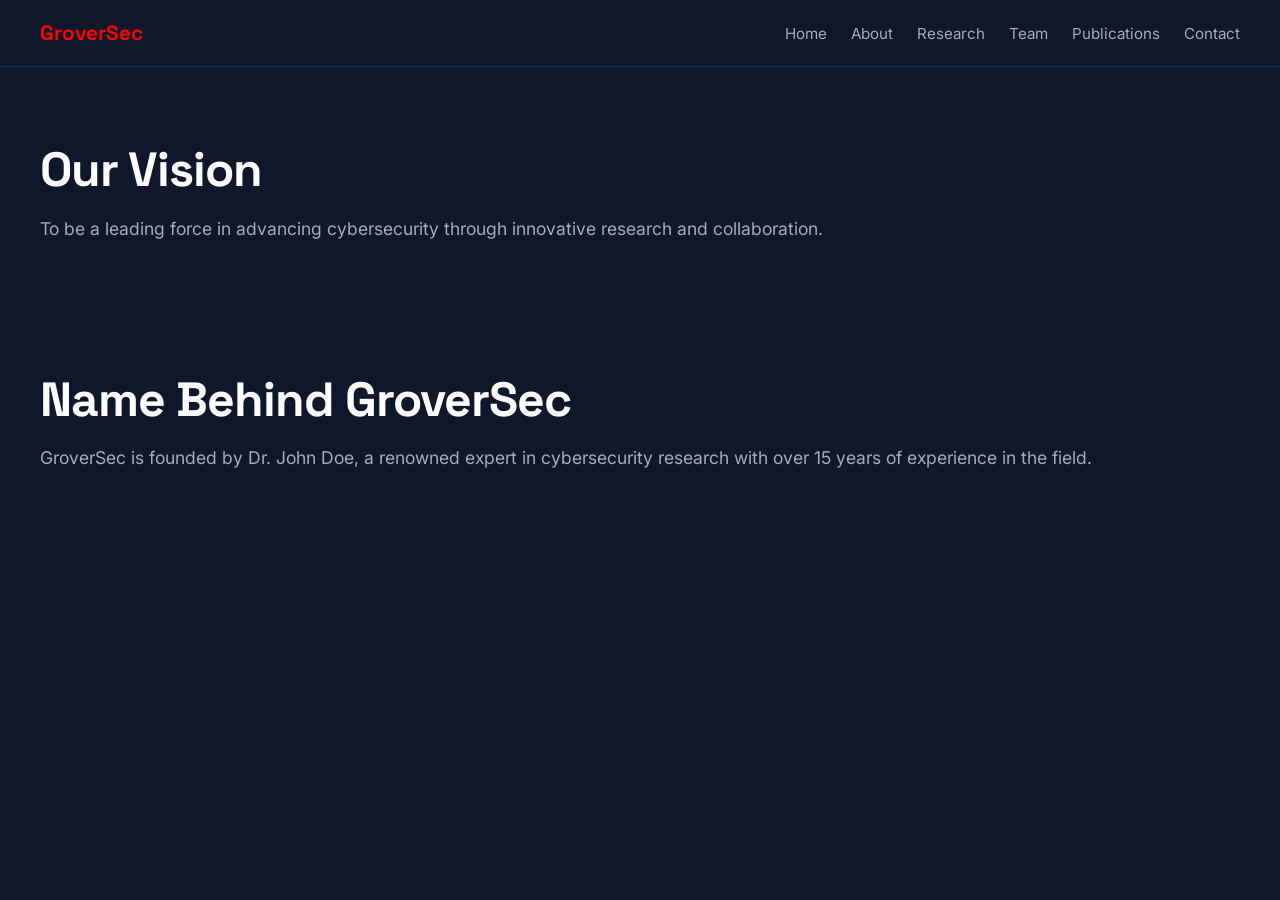
==== about.html @ f8d19578 "Move UTS files to root directory" ====
<!DOCTYPE html>
<html lang="en">
    <head>
        <meta charset="UTF-8">
        <meta name="viewport" content="width=device-width, initial-scale=1.0">
        <title>GroverSec</title>

        <link rel="preconnect" href="https://fonts.googleapis.com">
        <link rel="preconnect" href="https://fonts.gstatic.com" crossorigin>
        <link href="https://fonts.googleapis.com/css2?family=Inter:wght@300;400;600&family=Space+Grotesk:wght@500;700&display=swap" rel="stylesheet">
        
        <style>
            body {
                background-color: #0F172A;
                color: #FFFFFF;
                font-family: 'Inter', sans-serif;
                margin: 0;
                padding: 0;
            }

            nav {
                display: flex;
                justify-content: space-between;
                align-items: center;
                padding: 20px 40px;
                border-bottom: 1px solid #0A3A5C;
            }

            nav .logo {
                font-family: 'Space Grotesk', sans-serif;
                font-weight: 700;
                font-size: 1.3rem;
            }

            nav ul {
                list-style: none;
                display: flex;
                gap: 24px;
                margin: 0;
                padding: 0;
            }

            nav ul li a {
                color: #A0AEC0;
                text-decoration: none;
                font-size: 0.95rem;
            }

            nav ul li a:hover {
                color: #FFFFFF;
            }

            main {
                padding: 40px;
            }

            h1 {
                font-family: 'Space Grotesk', sans-serif;
                font-size: 3rem;
                letter-spacing: -1px;
                margin-bottom: 10px;
            }

            p {
                font-size: 1.1rem;
                color: #A0AEC0;
            }

            .cta-button {
                display: inline-block;
                margin-top: 20px;
                padding: 12px 28px;
                background-color: #FFFFFF;
                color: #031E36;
                text-decoration: none;
                font-weight: 600;
                border-radius: 4px;
            }

            .button {
                background-color: #2563EB;
                border: none;
                color: white;
                padding: 15px 32px;
                text-align: center;
                text-decoration: none;
                display: inline-block;
                font-size: 16px;
                cursor: pointer;
                border-radius: 10px;
                border: 1px solid #2563EB;
                margin-right: 16px;
                font-weight: bold;
            }

            .team-button {
                background-color: white;
                border: none;
                color: #031E36;
                padding: 15px 32px;
                text-align: center;
                text-decoration: none;
                display: inline-block;
                font-size: 16px;
                cursor: pointer;
                border-radius: 10px;
                border: 1px solid #2563EB;
                border-width: 3px;
                font-weight: bold;
            }

            .card:hover {
                box-shadow: 0 8px 16px 0 rgba(0,0,0,0.2);
            }
            
            .container {
                padding: 2px 16px;
            }

            .card {
                box-shadow: 0 4px 8px 0 rgba(0, 0, 0, 0.2);
                padding: 16px;
                text-align: center;
                background-color: #f1f1f1;
                background-color: #1E293B; 
                border: 1px solid #334155;    
                border-radius: 12px;    
            }

            .column {
                float: left;
                width: 25%;
                padding: 0 10px;
            }
            
            .row {margin: 0 -5px;}

            .row:after {
                content: "";
                display: table;
                clear: both;
            }

            @media screen and (max-width: 600px) {
                .column {
                    width: 100%;
                    display: block;
                    margin-bottom: 20px;
                }
            }

        </style>
        
    </head>
    
    <body>
        <table width="100%" cellpadding="0" cellspacing="0">
            <tr><td>
                <nav>
                        <div style = "color: red;" class="logo">GroverSec</div>
                        <ul>
                            <li><a href="index.html">Home</a></li>
                            <li><a href="about.html">About</a></li>
                            <li><a href="research.html">Research</a></li>
                            <li><a href="team.html">Team</a></li>
                            <li><a href="publications.html">Publications</a></li>
                            <li><a href="contact.html">Contact</a></li>
                        </ul>
                    </nav>

            </td></tr>
        
            <tr><td>
                <main>
                    <h1>Our Vision</h1>
                    <p>To be a leading force in advancing cybersecurity through innovative research and collaboration.</p>
                </main>
            </td></tr>
            
            <tr><td>
                <main>
                    <h1>Name Behind GroverSec</h1>
                    <p>GroverSec is founded by Dr. John Doe, a renowned expert in cybersecurity research with over 15 years of experience in the field.</p>
                </main>
            </td></tr>
            
            <tr><td>

            </td></tr>
        
        </table>

</html>
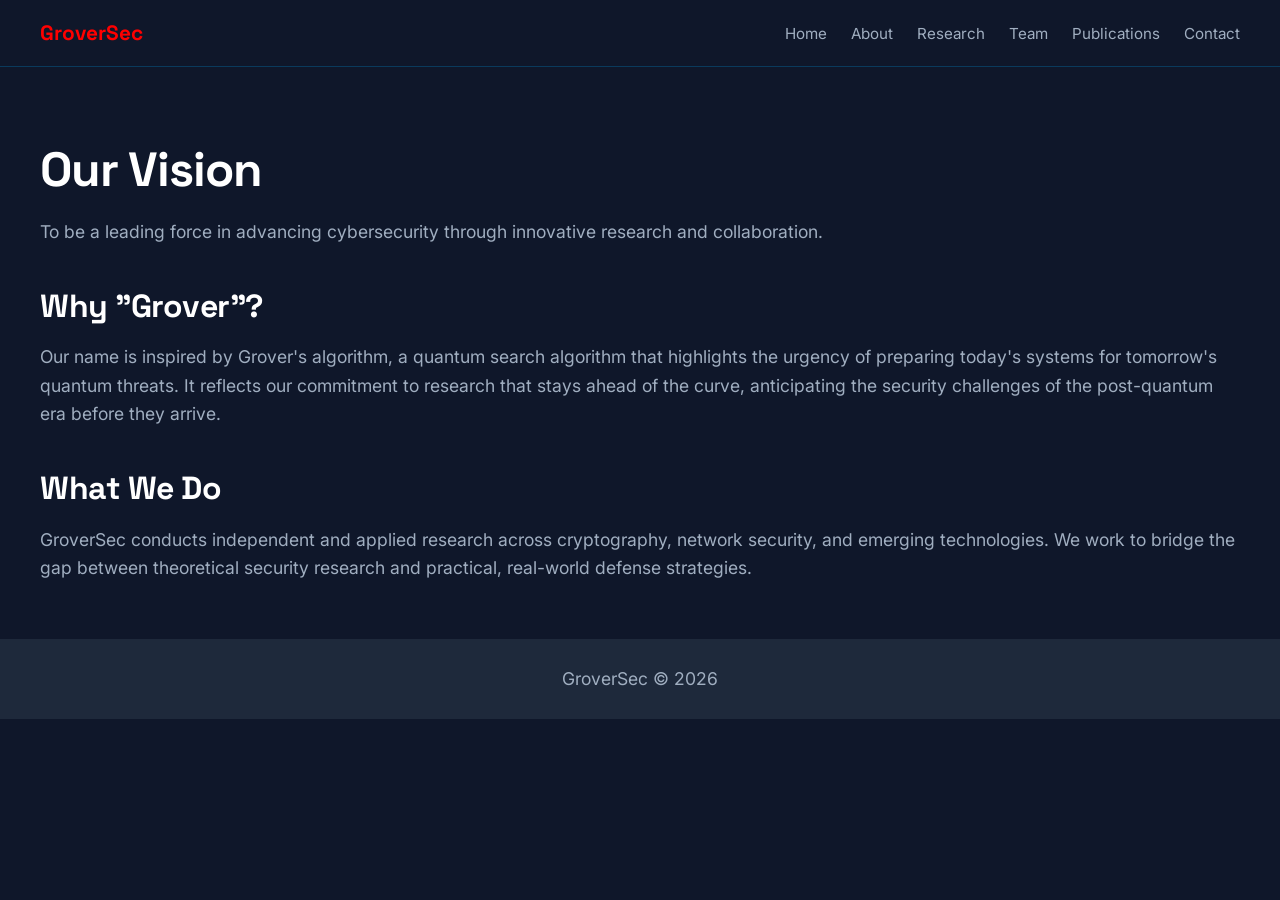
==== commit 4e0cafce: "nambah file lain" ====
--- a/about.html
+++ b/about.html
@@ -3,12 +3,12 @@
     <head>
         <meta charset="UTF-8">
         <meta name="viewport" content="width=device-width, initial-scale=1.0">
-        <title>GroverSec</title>
+        <title>About - GroverSec</title>
 
         <link rel="preconnect" href="https://fonts.googleapis.com">
         <link rel="preconnect" href="https://fonts.gstatic.com" crossorigin>
         <link href="https://fonts.googleapis.com/css2?family=Inter:wght@300;400;600&family=Space+Grotesk:wght@500;700&display=swap" rel="stylesheet">
-        
+
         <style>
             body {
                 background-color: #0F172A;
@@ -61,133 +61,65 @@
                 margin-bottom: 10px;
             }
 
+            h2 {
+                font-family: 'Space Grotesk', sans-serif;
+                font-size: 2rem;
+                letter-spacing: -0.5px;
+                margin-top: 40px;
+                margin-bottom: 10px;
+            }
+
             p {
                 font-size: 1.1rem;
                 color: #A0AEC0;
+                line-height: 1.6;
             }
 
-            .cta-button {
-                display: inline-block;
-                margin-top: 20px;
-                padding: 12px 28px;
-                background-color: #FFFFFF;
-                color: #031E36;
-                text-decoration: none;
-                font-weight: 600;
-                border-radius: 4px;
+            footer {
+                text-align: center;
+                padding: 8px;
+                background-color: #1E293B;
+                color: #A0AEC0;
             }
+        </style>
 
-            .button {
-                background-color: #2563EB;
-                border: none;
-                color: white;
-                padding: 15px 32px;
-                text-align: center;
-                text-decoration: none;
-                display: inline-block;
-                font-size: 16px;
-                cursor: pointer;
-                border-radius: 10px;
-                border: 1px solid #2563EB;
-                margin-right: 16px;
-                font-weight: bold;
-            }
+    </head>
 
-            .team-button {
-                background-color: white;
-                border: none;
-                color: #031E36;
-                padding: 15px 32px;
-                text-align: center;
-                text-decoration: none;
-                display: inline-block;
-                font-size: 16px;
-                cursor: pointer;
-                border-radius: 10px;
-                border: 1px solid #2563EB;
-                border-width: 3px;
-                font-weight: bold;
-            }
-
-            .card:hover {
-                box-shadow: 0 8px 16px 0 rgba(0,0,0,0.2);
-            }
-            
-            .container {
-                padding: 2px 16px;
-            }
-
-            .card {
-                box-shadow: 0 4px 8px 0 rgba(0, 0, 0, 0.2);
-                padding: 16px;
-                text-align: center;
-                background-color: #f1f1f1;
-                background-color: #1E293B; 
-                border: 1px solid #334155;    
-                border-radius: 12px;    
-            }
-
-            .column {
-                float: left;
-                width: 25%;
-                padding: 0 10px;
-            }
-            
-            .row {margin: 0 -5px;}
-
-            .row:after {
-                content: "";
-                display: table;
-                clear: both;
-            }
-
-            @media screen and (max-width: 600px) {
-                .column {
-                    width: 100%;
-                    display: block;
-                    margin-bottom: 20px;
-                }
-            }
-
-        </style>
-        
-    </head>
-    
     <body>
         <table width="100%" cellpadding="0" cellspacing="0">
             <tr><td>
                 <nav>
-                        <div style = "color: red;" class="logo">GroverSec</div>
-                        <ul>
-                            <li><a href="index.html">Home</a></li>
-                            <li><a href="about.html">About</a></li>
-                            <li><a href="research.html">Research</a></li>
-                            <li><a href="team.html">Team</a></li>
-                            <li><a href="publications.html">Publications</a></li>
-                            <li><a href="contact.html">Contact</a></li>
-                        </ul>
-                    </nav>
+                    <div style = "color: red;" class="logo">GroverSec</div>
+                    <ul>
+                        <li><a href="index.html">Home</a></li>
+                        <li><a href="about.html">About</a></li>
+                        <li><a href="research.html">Research</a></li>
+                        <li><a href="team.html">Team</a></li>
+                        <li><a href="publications.html">Publications</a></li>
+                        <li><a href="contact.html">Contact</a></li>
+                    </ul>
+                </nav>
+            </td></tr>
 
-            </td></tr>
-        
             <tr><td>
                 <main>
                     <h1>Our Vision</h1>
                     <p>To be a leading force in advancing cybersecurity through innovative research and collaboration.</p>
+
+                    <h2>Why "Grover"?</h2>
+                    <p>Our name is inspired by Grover's algorithm, a quantum search algorithm that highlights the urgency of preparing today's systems for tomorrow's quantum threats. It reflects our commitment to research that stays ahead of the curve, anticipating the security challenges of the post-quantum era before they arrive.</p>
+
+                    <h2>What We Do</h2>
+                    <p>GroverSec conducts independent and applied research across cryptography, network security, and emerging technologies. We work to bridge the gap between theoretical security research and practical, real-world defense strategies.</p>
                 </main>
             </td></tr>
-            
+
             <tr><td>
-                <main>
-                    <h1>Name Behind GroverSec</h1>
-                    <p>GroverSec is founded by Dr. John Doe, a renowned expert in cybersecurity research with over 15 years of experience in the field.</p>
-                </main>
+                <footer>
+                    <p>GroverSec &copy; 2026</p>
+                </footer>
             </td></tr>
-            
-            <tr><td>
-
-            </td></tr>
-        
         </table>
+    </body>
 
 </html>
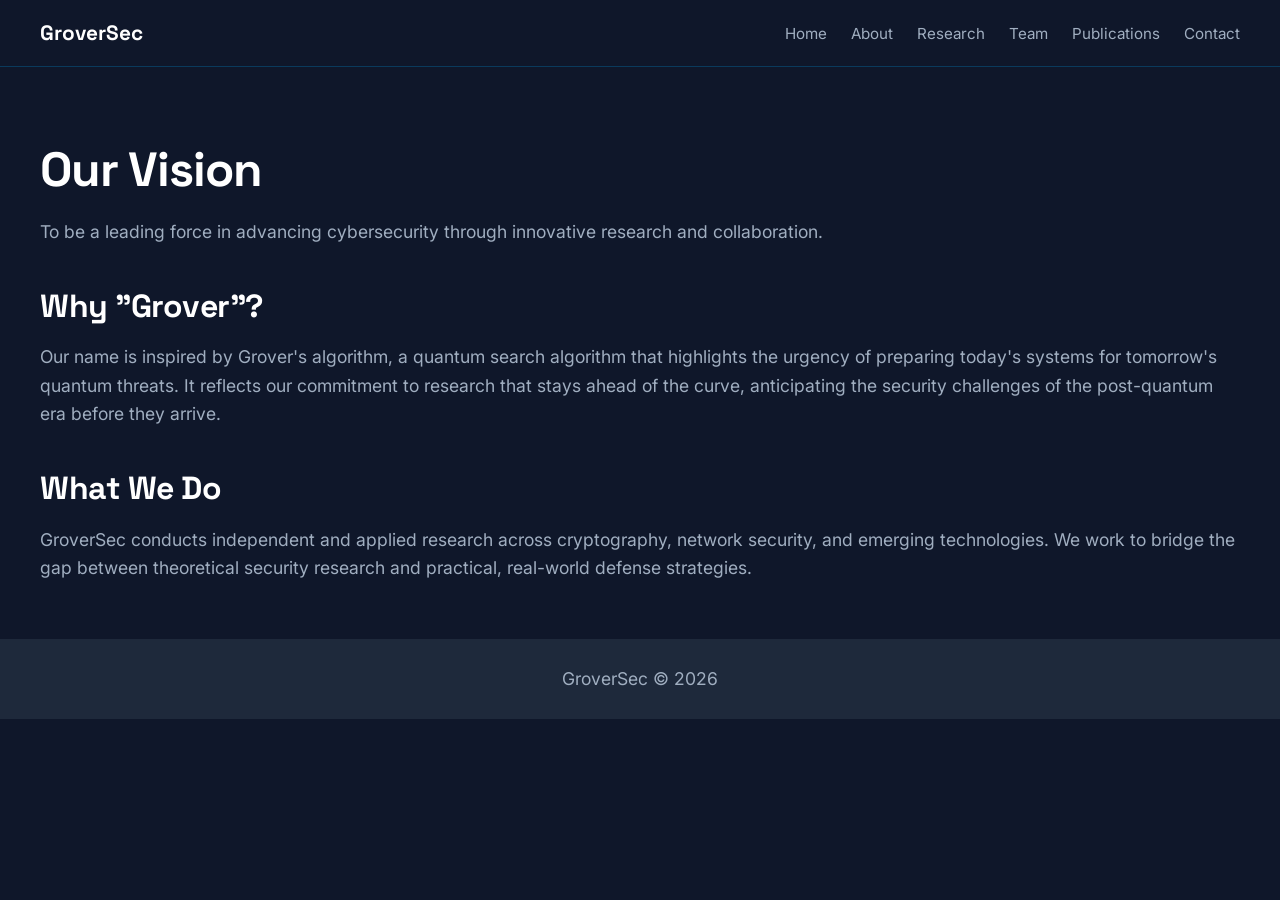
==== commit e9a9178a: "perbaiki index" ====
--- a/about.html
+++ b/about.html
@@ -89,7 +89,7 @@
         <table width="100%" cellpadding="0" cellspacing="0">
             <tr><td>
                 <nav>
-                    <div style = "color: red;" class="logo">GroverSec</div>
+                    <div class="logo">GroverSec</div>
                     <ul>
                         <li><a href="index.html">Home</a></li>
                         <li><a href="about.html">About</a></li>
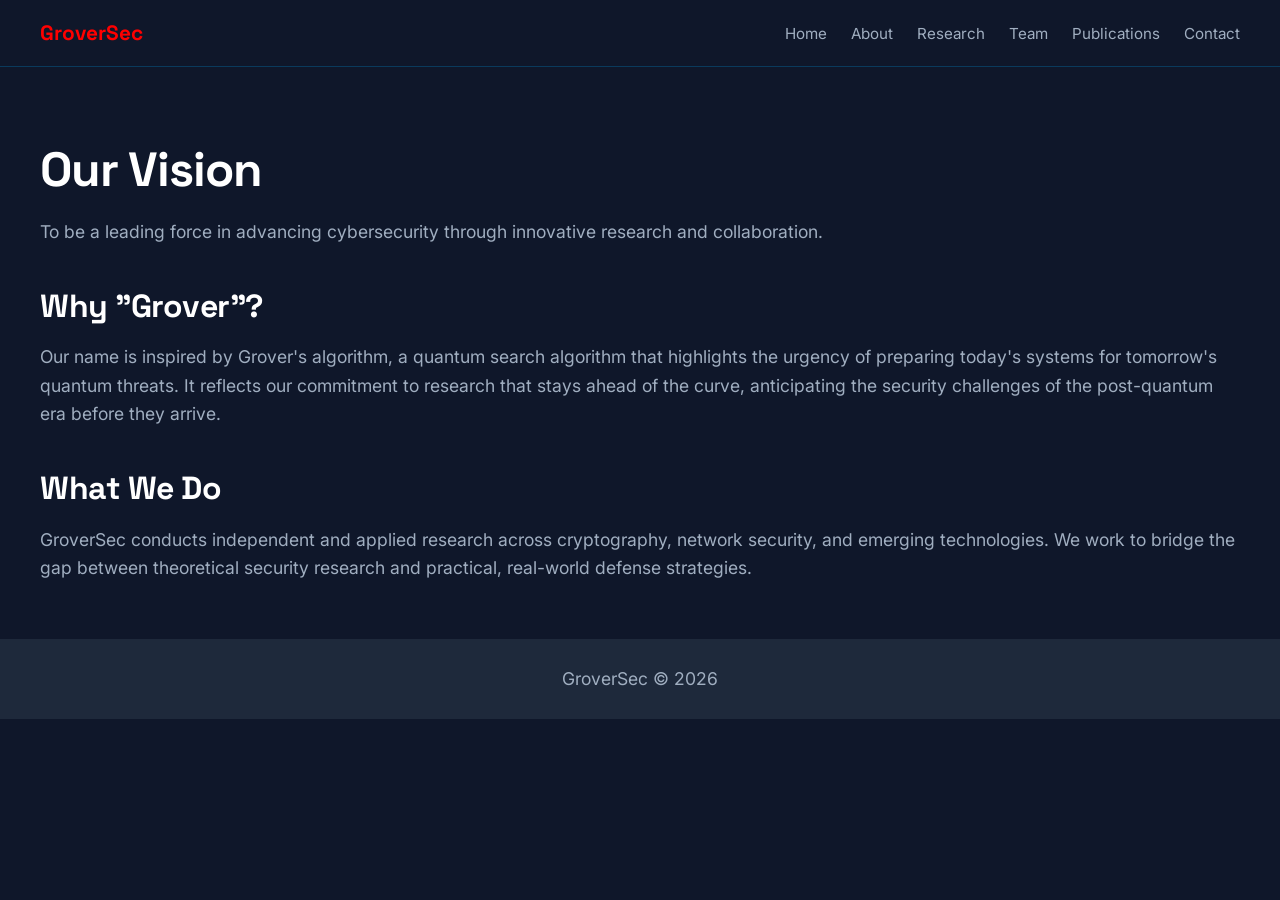
==== commit 3149f26d: "update smth" ====
--- a/about.html
+++ b/about.html
@@ -89,7 +89,7 @@
         <table width="100%" cellpadding="0" cellspacing="0">
             <tr><td>
                 <nav>
-                    <div class="logo">GroverSec</div>
+                    <div style="color: red;" class="logo">GroverSec</div>
                     <ul>
                         <li><a href="index.html">Home</a></li>
                         <li><a href="about.html">About</a></li>
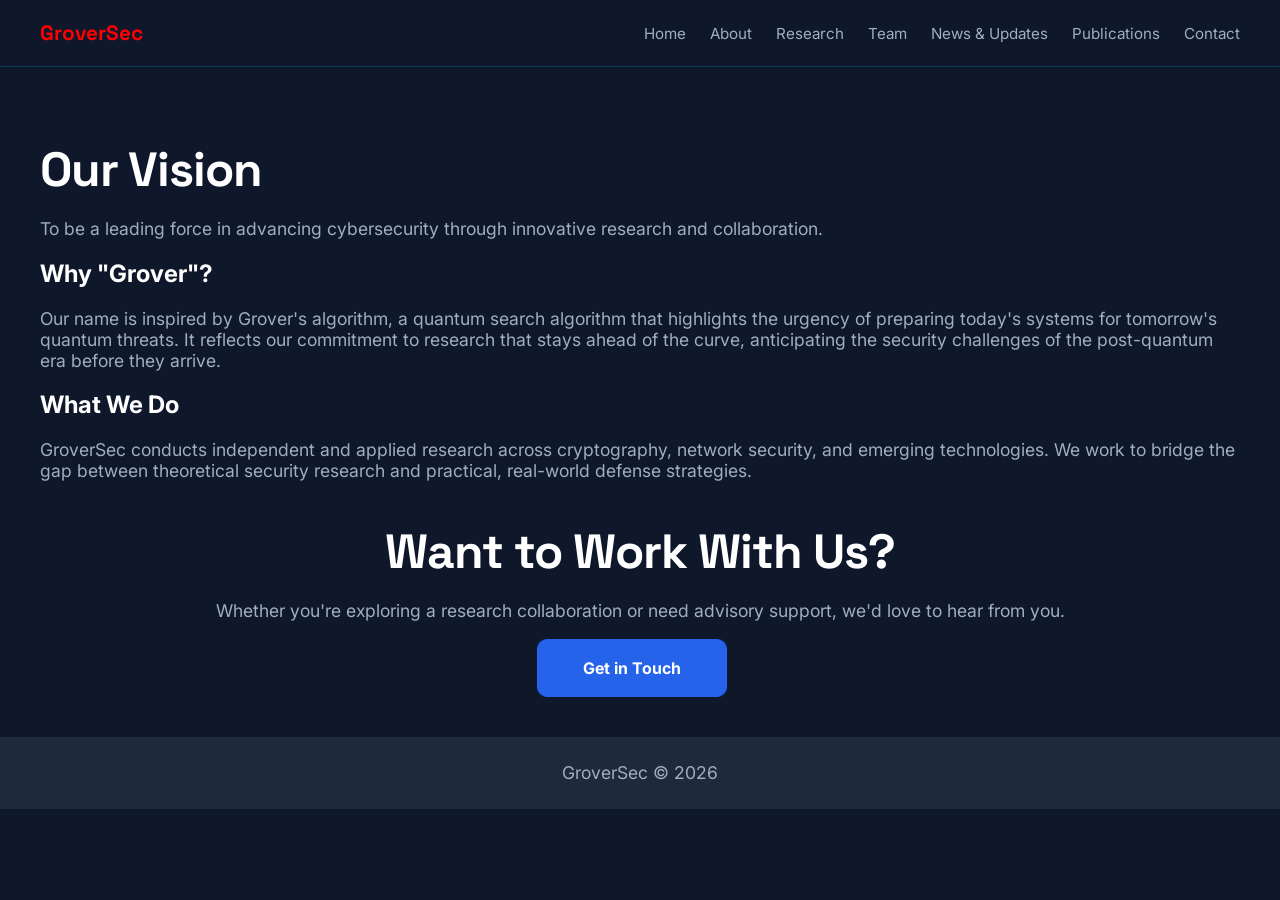
==== commit b0e06554: "edit" ====
--- a/about.html
+++ b/about.html
@@ -61,26 +61,145 @@
                 margin-bottom: 10px;
             }
 
-            h2 {
-                font-family: 'Space Grotesk', sans-serif;
-                font-size: 2rem;
-                letter-spacing: -0.5px;
-                margin-top: 40px;
-                margin-bottom: 10px;
-            }
-
             p {
                 font-size: 1.1rem;
                 color: #A0AEC0;
-                line-height: 1.6;
+            }
+
+            .cta-button {
+                display: inline-block;
+                margin-top: 20px;
+                padding: 12px 28px;
+                background-color: #FFFFFF;
+                color: #031E36;
+                text-decoration: none;
+                font-weight: 600;
+                border-radius: 10px;
+            }
+
+            .ctc-button {
+                display: inline-block;
+                margin-top: 20px;
+                padding: 12px 28px;
+                background-color: #2563EB;
+                color: white;
+                text-decoration: none;
+                font-weight: 600;
+                border-radius: 10px;
+            }
+
+            .button {
+                background-color: #2563EB;
+                border: none;
+                color: white;
+                padding: 15px 32px;
+                text-align: center;
+                text-decoration: none;
+                display: inline-block;
+                font-size: 16px;
+                cursor: pointer;
+                border-radius: 10px;
+                border: 1px solid #2563EB;
+                margin-right: 16px;
+                font-weight: bold;
+            }
+
+            .team-button {
+                background-color: white;
+                border: none;
+                color: #031E36;
+                padding: 15px 32px;
+                text-align: center;
+                text-decoration: none;
+                display: inline-block;
+                font-size: 16px;
+                cursor: pointer;
+                border-radius: 10px;
+                border: 1px solid #2563EB;
+                border-width: 3px;
+                font-weight: bold;
+            }
+
+            .res-button {
+                background-color: #2563EB;
+                border: none;
+                color: white;
+                padding: 18px 45px;
+                text-align: center;
+                text-decoration: none;
+                display: inline-block;
+                font-size: 16px;
+                cursor: pointer;
+                border-radius: 10px;
+                border: 1px solid #2563EB;
+                margin-right: 16px;
+                font-weight: bold;
+            }
+
+            .card:hover {
+                box-shadow: 0 8px 16px 0 rgba(0,0,0,0.2);
+            }
+            
+            .container {
+                padding: 2px 16px;
+                justify-content: center;
+            }
+
+            .card {
+                box-shadow: 0 4px 8px 0 rgba(0, 0, 0, 0.2);
+                padding: 16px;
+                text-align: center;
+                background-color: #f1f1f1;
+                background-color: #1E293B; 
+                border: 1px solid #334155;    
+                border-radius: 12px;    
+                justify-content: center;
+            }
+
+            .row {
+                display: grid;
+                grid-template-columns: repeat(auto-fit, minmax(220px, 1fr));
+                gap: 20px;
+                margin-top: 30px;
+            }
+            
+            .column {
+                width: auto;
+            }
+            
+            .row {margin: 0 -5px;}
+
+
+            @media screen and (max-width: 600px) {
+                .column {
+                    width: 100%;
+                    display: block;
+                    margin-bottom: 20px;
+                }
             }
 
             footer {
+                background-color: #f1f1f1;
                 text-align: center;
                 padding: 8px;
                 background-color: #1E293B;
                 color: #A0AEC0;
             }
+
+            .card-details {
+                position: absolute;
+                bottom: 0;
+                left: 0;
+                width: 100%;
+                height: 120px;
+                padding: 25px;
+                background: linear-gradient(to top, rgba(0, 0, 0, 0.95) 70%, rgba(0, 0, 0, 0.7));
+                color: #fff;
+                transition: height 0.4s ease-in-out; 
+                display: flex;
+                flex-direction: column;
+            }
+
         </style>
 
     </head>
@@ -95,6 +214,7 @@
                         <li><a href="about.html">About</a></li>
                         <li><a href="research.html">Research</a></li>
                         <li><a href="team.html">Team</a></li>
+                        <li><a href="news.html">News & Updates</a></li>
                         <li><a href="publications.html">Publications</a></li>
                         <li><a href="contact.html">Contact</a></li>
                     </ul>
@@ -103,7 +223,8 @@
 
             <tr><td>
                 <main>
-                    <h1>Our Vision</h1>
+                    <div>
+                        <h1>Our Vision</h1>
                     <p>To be a leading force in advancing cybersecurity through innovative research and collaboration.</p>
 
                     <h2>Why "Grover"?</h2>
@@ -111,6 +232,13 @@
 
                     <h2>What We Do</h2>
                     <p>GroverSec conducts independent and applied research across cryptography, network security, and emerging technologies. We work to bridge the gap between theoretical security research and practical, real-world defense strategies.</p>
+                    </div>
+                    
+                    <div style="margin-top: 40px; text-align: center;">
+                            <h1>Want to Work With Us?</h1>
+                        <p>Whether you're exploring a research collaboration or need advisory support, we'd love to hear from you.</p>
+                        <a href="contact.html" class="res-button">Get in Touch</a>
+                    </div>
                 </main>
             </td></tr>
 
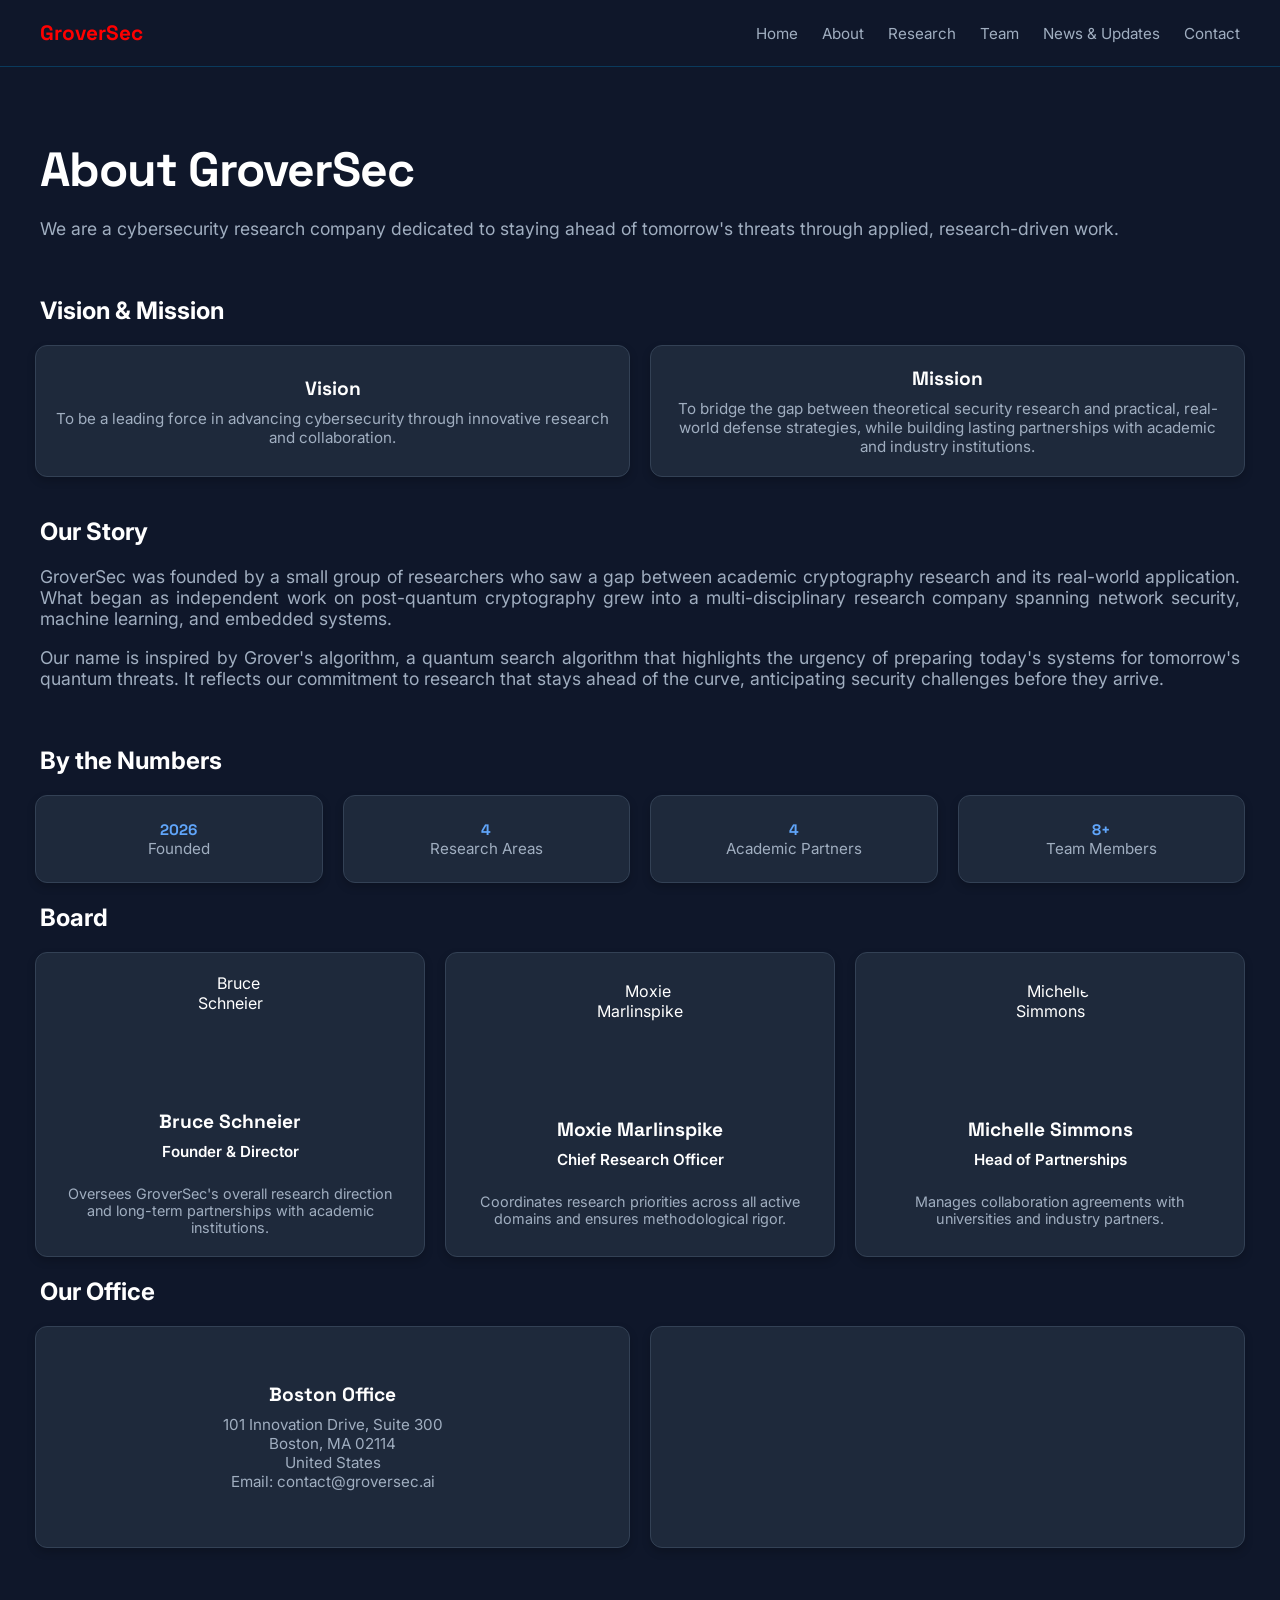
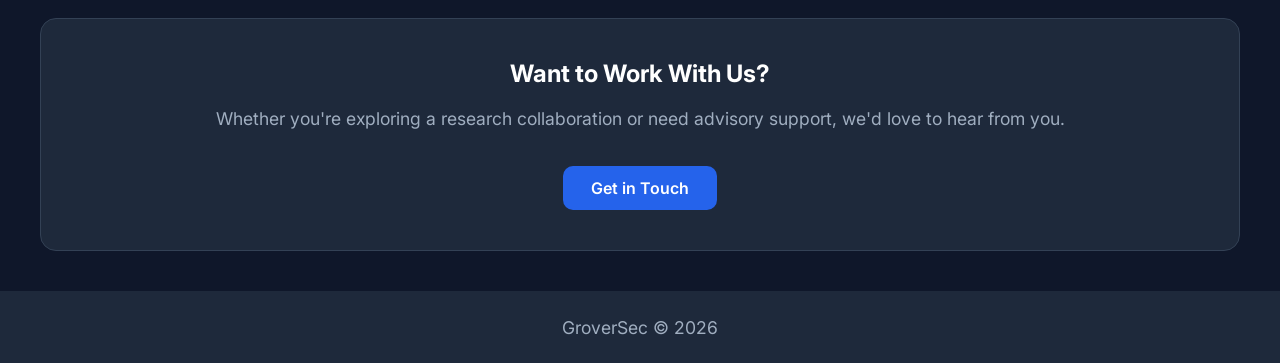
==== commit a3b67d01: "fixxxxx" ====
--- a/about.html
+++ b/about.html
@@ -8,199 +8,7 @@
         <link rel="preconnect" href="https://fonts.googleapis.com">
         <link rel="preconnect" href="https://fonts.gstatic.com" crossorigin>
         <link href="https://fonts.googleapis.com/css2?family=Inter:wght@300;400;600&family=Space+Grotesk:wght@500;700&display=swap" rel="stylesheet">
-
-        <style>
-            body {
-                background-color: #0F172A;
-                color: #FFFFFF;
-                font-family: 'Inter', sans-serif;
-                margin: 0;
-                padding: 0;
-            }
-
-            nav {
-                display: flex;
-                justify-content: space-between;
-                align-items: center;
-                padding: 20px 40px;
-                border-bottom: 1px solid #0A3A5C;
-            }
-
-            nav .logo {
-                font-family: 'Space Grotesk', sans-serif;
-                font-weight: 700;
-                font-size: 1.3rem;
-            }
-
-            nav ul {
-                list-style: none;
-                display: flex;
-                gap: 24px;
-                margin: 0;
-                padding: 0;
-            }
-
-            nav ul li a {
-                color: #A0AEC0;
-                text-decoration: none;
-                font-size: 0.95rem;
-            }
-
-            nav ul li a:hover {
-                color: #FFFFFF;
-            }
-
-            main {
-                padding: 40px;
-            }
-
-            h1 {
-                font-family: 'Space Grotesk', sans-serif;
-                font-size: 3rem;
-                letter-spacing: -1px;
-                margin-bottom: 10px;
-            }
-
-            p {
-                font-size: 1.1rem;
-                color: #A0AEC0;
-            }
-
-            .cta-button {
-                display: inline-block;
-                margin-top: 20px;
-                padding: 12px 28px;
-                background-color: #FFFFFF;
-                color: #031E36;
-                text-decoration: none;
-                font-weight: 600;
-                border-radius: 10px;
-            }
-
-            .ctc-button {
-                display: inline-block;
-                margin-top: 20px;
-                padding: 12px 28px;
-                background-color: #2563EB;
-                color: white;
-                text-decoration: none;
-                font-weight: 600;
-                border-radius: 10px;
-            }
-
-            .button {
-                background-color: #2563EB;
-                border: none;
-                color: white;
-                padding: 15px 32px;
-                text-align: center;
-                text-decoration: none;
-                display: inline-block;
-                font-size: 16px;
-                cursor: pointer;
-                border-radius: 10px;
-                border: 1px solid #2563EB;
-                margin-right: 16px;
-                font-weight: bold;
-            }
-
-            .team-button {
-                background-color: white;
-                border: none;
-                color: #031E36;
-                padding: 15px 32px;
-                text-align: center;
-                text-decoration: none;
-                display: inline-block;
-                font-size: 16px;
-                cursor: pointer;
-                border-radius: 10px;
-                border: 1px solid #2563EB;
-                border-width: 3px;
-                font-weight: bold;
-            }
-
-            .res-button {
-                background-color: #2563EB;
-                border: none;
-                color: white;
-                padding: 18px 45px;
-                text-align: center;
-                text-decoration: none;
-                display: inline-block;
-                font-size: 16px;
-                cursor: pointer;
-                border-radius: 10px;
-                border: 1px solid #2563EB;
-                margin-right: 16px;
-                font-weight: bold;
-            }
-
-            .card:hover {
-                box-shadow: 0 8px 16px 0 rgba(0,0,0,0.2);
-            }
-            
-            .container {
-                padding: 2px 16px;
-                justify-content: center;
-            }
-
-            .card {
-                box-shadow: 0 4px 8px 0 rgba(0, 0, 0, 0.2);
-                padding: 16px;
-                text-align: center;
-                background-color: #f1f1f1;
-                background-color: #1E293B; 
-                border: 1px solid #334155;    
-                border-radius: 12px;    
-                justify-content: center;
-            }
-
-            .row {
-                display: grid;
-                grid-template-columns: repeat(auto-fit, minmax(220px, 1fr));
-                gap: 20px;
-                margin-top: 30px;
-            }
-            
-            .column {
-                width: auto;
-            }
-            
-            .row {margin: 0 -5px;}
-
-
-            @media screen and (max-width: 600px) {
-                .column {
-                    width: 100%;
-                    display: block;
-                    margin-bottom: 20px;
-                }
-            }
-
-            footer {
-                background-color: #f1f1f1;
-                text-align: center;
-                padding: 8px;
-                background-color: #1E293B;
-                color: #A0AEC0;
-            }
-
-            .card-details {
-                position: absolute;
-                bottom: 0;
-                left: 0;
-                width: 100%;
-                height: 120px;
-                padding: 25px;
-                background: linear-gradient(to top, rgba(0, 0, 0, 0.95) 70%, rgba(0, 0, 0, 0.7));
-                color: #fff;
-                transition: height 0.4s ease-in-out; 
-                display: flex;
-                flex-direction: column;
-            }
-
-        </style>
+        <link rel="stylesheet" href="styles.css">
 
     </head>
 
@@ -208,14 +16,13 @@
         <table width="100%" cellpadding="0" cellspacing="0">
             <tr><td>
                 <nav>
-                    <div style="color: red;" class="logo">GroverSec</div>
+                    <div style = "color: red;" class="logo">GroverSec</div>
                     <ul>
                         <li><a href="index.html">Home</a></li>
                         <li><a href="about.html">About</a></li>
                         <li><a href="research.html">Research</a></li>
                         <li><a href="team.html">Team</a></li>
                         <li><a href="news.html">News & Updates</a></li>
-                        <li><a href="publications.html">Publications</a></li>
                         <li><a href="contact.html">Contact</a></li>
                     </ul>
                 </nav>
@@ -223,22 +30,99 @@
 
             <tr><td>
                 <main>
-                    <div>
-                        <h1>Our Vision</h1>
-                    <p>To be a leading force in advancing cybersecurity through innovative research and collaboration.</p>
+                    <h1>About GroverSec</h1>
+                    <p>We are a cybersecurity research company dedicated to staying ahead of tomorrow's threats through applied, research-driven work.</p>
 
-                    <h2>Why "Grover"?</h2>
-                    <p>Our name is inspired by Grover's algorithm, a quantum search algorithm that highlights the urgency of preparing today's systems for tomorrow's quantum threats. It reflects our commitment to research that stays ahead of the curve, anticipating the security challenges of the post-quantum era before they arrive.</p>
+                    <br>
 
-                    <h2>What We Do</h2>
-                    <p>GroverSec conducts independent and applied research across cryptography, network security, and emerging technologies. We work to bridge the gap between theoretical security research and practical, real-world defense strategies.</p>
+                    <h2>Vision &amp; Mission</h2>
+                    <div class="row two-col">
+                        <div class="card">
+                            <h3>Vision</h3>
+                            <p>To be a leading force in advancing cybersecurity through innovative research and collaboration.</p>
+                        </div>
+                        <div class="card">
+                            <h3>Mission</h3>
+                            <p>To bridge the gap between theoretical security research and practical, real-world defense strategies, while building lasting partnerships with academic and industry institutions.</p>
+                        </div>
                     </div>
+
+                    <br>
+
+                    <h2>Our Story</h2>
+                    <p style="text-align: justify;">GroverSec was founded by a small group of researchers who saw a gap between academic cryptography research and its real-world application. What began as independent work on post-quantum cryptography grew into a multi-disciplinary research company spanning network security, machine learning, and embedded systems.</p>
+                    <p style="text-align: justify;">Our name is inspired by Grover's algorithm, a quantum search algorithm that highlights the urgency of preparing today's systems for tomorrow's quantum threats. It reflects our commitment to research that stays ahead of the curve, anticipating security challenges before they arrive.</p>
+
+                    <br>
+
+                    <h2>By the Numbers</h2>
+                    <div class="row stats">
+                        <div class="card stat-card">
+                            <p class="stat-number">2026</p>
+                            <p class="stat-label">Founded</p>
+                        </div>
+                        <div class="card stat-card">
+                            <p class="stat-number">4</p>
+                            <p class="stat-label">Research Areas</p>
+                        </div>
+                        <div class="card stat-card">
+                            <p class="stat-number">4</p>
+                            <p class="stat-label">Academic Partners</p>
+                        </div>
+                        <div class="card stat-card">
+                            <p class="stat-number">8+</p>
+                            <p class="stat-label">Team Members</p>
+                        </div>
+                    </div>
+
+                    <h2>Board</h2>
+                    <div class="row people">
+                        <div class="card person-card">
+                            <img src="https://upload.wikimedia.org/wikipedia/commons/f/fc/Bruce_Schneier_at_CoPS2013-IMG_9174.jpg?utm_source=en.wikipedia.org&utm_campaign=index&utm_content=original" alt="Bruce Schneier">
+                            <h3>Bruce Schneier</h3>
+                            <p class="role">Founder &amp; Director</p><br>
+                            <p style="text-align: center;" class="bio">Oversees GroverSec's overall research direction and long-term partnerships with academic institutions.</p>
+                        </div>
+                        <div class="card person-card">
+                            <img src="https://encrypted-tbn0.gstatic.com/images?q=tbn:ANd9GcSnC5s6jyHZmCM4vPIt58riL1rCX3QBu2O1OGjpVl7BRw&s" alt="Moxie Marlinspike">
+                            <h3>Moxie Marlinspike</h3>
+                            <p class="role">Chief Research Officer</p><br>
+                            <p style="text-align: center;" class="bio">Coordinates research priorities across all active domains and ensures methodological rigor.</p>
+                        </div>
+                        <div class="card person-card">
+                            <img src="https://encrypted-tbn0.gstatic.com/images?q=tbn:ANd9GcR6k08t3jl_DRfh1Pn7VL3EOnI4tvEpjbFqeXE-tH16UCuHe-RLPiFjd8tG&s=10" alt="Michelle Simmons">
+                            <h3>Michelle Simmons</h3>
+                            <p class="role">Head of Partnerships</p><br>
+                            <p style="text-align: center;" class="bio">Manages collaboration agreements with universities and industry partners.</p>
+                        </div>
+                    </div>
+
+                    <h2>Our Office</h2>
+                    <div class="row two-col">
+                        <div class="card">
+                            <h3>Boston Office</h3>
+                            <p>101 Innovation Drive, Suite 300<br>
+                            Boston, MA 02114<br>
+                            United States</p>
+                            <p>Email: contact@groversec.ai</p>
+                        </div>
+                        <div class="card" style="padding: 0; overflow: hidden;">
+                            <iframe
+                                class="map-frame"
+                                src="https://www.google.com/maps?q=Boston,+MA&output=embed"
+                                loading="lazy"
+                                referrerpolicy="no-referrer-when-downgrade">
+                            </iframe>
+                        </div>
+                    </div>
+
+                    <div class="cta-section">
+                        <h2>Want to Work With Us?</h2>
+                        <p>Whether you're exploring a research collaboration or need advisory support, we'd love to hear from you.</p>
+                        <a href="contact.html" class="cta-button">Get in Touch</a>
+                    </div>
+
                     
-                    <div style="margin-top: 40px; text-align: center;">
-                            <h1>Want to Work With Us?</h1>
-                        <p>Whether you're exploring a research collaboration or need advisory support, we'd love to hear from you.</p>
-                        <a href="contact.html" class="res-button">Get in Touch</a>
-                    </div>
                 </main>
             </td></tr>
 
--- a/styles.css
+++ b/styles.css
@@ -0,0 +1,435 @@
+body {
+                background-color: #0F172A;
+                color: #FFFFFF;
+                font-family: 'Inter', sans-serif;
+                margin: 0;
+                padding: 0;
+            }
+
+            nav {
+                display: flex;
+                justify-content: space-between;
+                align-items: center;
+                padding: 20px 40px;
+                border-bottom: 1px solid #0A3A5C;
+            }
+
+            nav .logo {
+                font-family: 'Space Grotesk', sans-serif;
+                font-weight: 700;
+                font-size: 1.3rem;
+            }
+
+            nav ul {
+                list-style: none;
+                display: flex;
+                gap: 24px;
+                margin: 0;
+                padding: 0;
+            }
+
+            nav ul li a {
+                color: #A0AEC0;
+                text-decoration: none;
+                font-size: 0.95rem;
+            }
+
+            nav ul li a:hover {
+                color: #FFFFFF;
+            }
+
+            main {
+                padding: 40px;
+            }
+
+            h1 {
+                font-family: 'Space Grotesk', sans-serif;
+                font-size: 3rem;
+                letter-spacing: -1px;
+                margin-bottom: 10px;
+            }
+
+            p {
+                font-size: 1.1rem;
+                color: #A0AEC0;
+            }
+
+            .cta-button {
+                display: inline-block;
+                margin-top: 20px;
+                padding: 12px 28px;
+                background-color: #2563EB;
+                color: white;
+                text-decoration: none;
+                font-weight: 600;
+                border-radius: 10px;
+            }
+
+            .cta-section h2 {
+                margin-top: 0;
+            }
+
+            .ctc-button {
+                display: inline-block;
+                margin-top: 20px;
+                padding: 12px 28px;
+                background-color: #2563EB;
+                color: white;
+                text-decoration: none;
+                font-weight: 600;
+                border-radius: 10px;
+            }
+
+            .button {
+                background-color: #2563EB;
+                border: none;
+                color: white;
+                padding: 15px 32px;
+                text-align: center;
+                text-decoration: none;
+                display: inline-block;
+                font-size: 16px;
+                cursor: pointer;
+                border-radius: 10px;
+                border: 1px solid #2563EB;
+                margin-right: 16px;
+                font-weight: bold;
+            }
+
+            .team-button {
+                background-color: white;
+                border: none;
+                color: #031E36;
+                padding: 15px 32px;
+                text-align: center;
+                text-decoration: none;
+                display: inline-block;
+                font-size: 16px;
+                cursor: pointer;
+                border-radius: 10px;
+                border: 1px solid #2563EB;
+                border-width: 3px;
+                font-weight: bold;
+            }
+
+            .res-button {
+                background-color: #2563EB;
+                border: none;
+                color: white;
+                padding: 18px 45px;
+                text-align: center;
+                text-decoration: none;
+                display: inline-block;
+                font-size: 16px;
+                cursor: pointer;
+                border-radius: 10px;
+                border: 1px solid #2563EB;
+                margin-right: 16px;
+                font-weight: bold;
+            }
+
+            .card:hover {
+                box-shadow: 0 8px 16px 0 rgba(0,0,0,0.2);
+            }
+            
+            .container {
+                padding: 2px 16px;
+                justify-content: center;
+            }
+
+            .card {
+                background-color: #1E293B; 
+                border: 1px solid #334155;    
+                border-radius: 12px;
+                padding: 20px;
+                display: flex;
+                flex-direction: column;
+                height: 100%;
+                justify-content: center;
+                box-sizing: border-box;
+                box-shadow: 0 4px 8px rgba(0, 0, 0, 0.2);
+                transition: transform 0.2s, box-shadow 0.2s;
+                align-items: center;
+                text-align: center;
+            }
+
+            .card p {
+                font-size: 0.95rem;
+                margin: 0;
+            }
+
+            .card img {
+                width: 100%;
+                height: 160px;
+                object-fit: cover;
+                border-radius: 8px;
+                margin-bottom: 12px;
+            }
+
+            .row {
+                display: grid;
+                grid-template-columns: repeat(auto-fit, minmax(220px, 1fr));
+                gap: 20px;
+                margin-top: 30px;
+            }
+            
+            .column {
+                width: auto;
+            }
+            
+            .row {margin: 0 -5px;}
+
+
+            @media screen and (max-width: 600px) {
+                .column {
+                    width: 100%;
+                    display: block;
+                    margin-bottom: 20px;
+                }
+            }
+
+            form {
+                border-radius: 5px;
+                background-color: #1E293B;
+                padding: 20px;
+            }
+
+            label {display: block;}
+            
+            input[type=text], input[type=email], input[type=number], textarea, select {
+                font-family: 'Space Grotesk', sans-serif;
+                width: 100%;
+                padding: 12px;
+                margin: 8px 0;
+                border: 1px solid #ccc;
+                border-radius: 4px;
+                box-sizing: border-box;
+            }
+            
+            input[type=submit] {
+                font-family: 'Space Grotesk', sans-serif;
+                width: 100%;
+                background-color: #2563EB;
+                color: white;
+                padding: 14px;
+                margin: 8px 0;
+                border: none;
+                border-radius: 4px;
+                cursor: pointer;
+            }
+            
+            input[type=submit]:hover {
+                background-color: #45a049;
+            }
+
+            .contact-columns {
+                width: 100%;
+                border-collapse: separate;
+                border-spacing: 20px 0;
+            }
+ 
+            .contact-columns td {
+                vertical-align: top;
+                width: 50%;
+            }
+ 
+            .info-box {
+                background-color: #1E293B;
+                border: 1px solid #334155;
+                border-radius: 8px;
+                padding: 16px 20px;
+                margin-bottom: 16px;
+            }
+
+            footer {
+                background-color: #f1f1f1;
+                text-align: center;
+                padding: 8px;
+                background-color: #1E293B;
+                color: #A0AEC0;
+            }
+
+            .card-details {
+                position: absolute;
+                bottom: 0;
+                left: 0;
+                width: 100%;
+                height: 120px;
+                padding: 25px;
+                background: linear-gradient(to top, rgba(0, 0, 0, 0.95) 70%, rgba(0, 0, 0, 0.7));
+                color: #fff;
+                transition: height 0.4s ease-in-out; 
+                display: flex;
+                flex-direction: column;
+                
+            }
+
+            .research-image {
+                display: block;
+                width: 100%;
+                max-width: 600px;
+                margin: 0 auto 16px auto;
+                border-radius: 8px;
+            }
+
+            .focus-list {
+                margin: 16px 0;
+                padding-left: 20px;
+                color: #A0AEC0;
+            }
+ 
+            .focus-list li {
+                margin-bottom: 8px;
+                line-height: 1.5;
+            }
+ 
+            .research-section {
+                border-top: 1px solid #1E293B;
+                padding-top: 30px;
+                margin-top: 30px;
+            }
+
+            .stat-card {
+                text-align: center;
+                padding: 24px 16px;
+            }
+
+            .stat-number {
+                font-family: 'Space Grotesk', sans-serif;
+                font-size: 2.2rem;
+                font-weight: 700;
+                color: #60A5FA;
+                margin-bottom: 4px;
+            }
+
+            .stat-label {
+                font-size: 0.9rem;
+                color: #A0AEC0;
+            }
+
+            .person-card {
+                text-align: center;
+            }
+
+            .person-card img {
+                width: 110px;
+                height: 110px;
+                border-radius: 50%;
+                object-fit: cover;
+                margin-bottom: 14px;
+            }
+
+            .person-card .role {
+                color: #60A5FA;
+                font-size: 0.9rem;
+                margin-bottom: 10px;
+            }
+
+            .person-card .bio {
+                font-size: 0.9rem;
+                text-align: left;
+            }
+
+            .cta-section {
+                text-align: center;
+                margin-top: 70px;
+                padding: 40px;
+                background-color: #1E293B;
+                border-radius: 16px;
+                border: 1px solid #334155;
+            }
+
+            .news-list {
+                margin-top: 30px;
+            }
+
+            .news-card {
+                display: flex;
+                background-color: #1E293B;
+                border: 1px solid #334155;
+                border-radius: 12px;
+                overflow: hidden;
+                margin-bottom: 20px;
+            }
+
+            .news-card img {
+                width: 220px;
+                height: 170px;
+                object-fit: cover;
+                flex-shrink: 0;
+            }
+
+            .news-content {
+                padding: 20px 24px;
+                display: flex;
+                flex-direction: column;
+                justify-content: center;
+            }
+
+            .news-overview {
+                font-size: 0.95rem;
+                margin-bottom: 10px;
+            }
+
+            .read-more {
+                color: #60A5FA;
+                font-weight: 600;
+                font-size: 0.9rem;
+                text-decoration: none;
+            }
+
+            .read-more:hover {
+                color: #93C5FD;
+                text-decoration: underline;
+            }
+
+            @media screen and (max-width: 600px) {
+                .news-card {
+                    flex-direction: column;
+                }
+                .news-card img {
+                    width: 100%;
+                    height: 180px;
+                }
+            }
+
+            .card .institution {
+                color: #60A5FA;
+                font-size: 0.9rem;
+                margin: 0 0 12px 0;
+            }
+
+            .card .role {
+                color: #FFFFFF;
+                font-weight: 600;
+                font-size: 0.95rem;
+                margin: 0 0 4px 0;
+            }
+
+            .card .bio {
+                font-size: 0.9rem;
+                text-align: left;
+            }
+
+            .card img {
+                width: 120px;
+                height: 120px;
+                border-radius: 50%;
+                object-fit: cover;
+                margin-bottom: 16px;
+            }
+
+            h3 {
+                font-family: 'Space Grotesk', sans-serif;
+                font-size: 1.2rem;
+                margin: 0 0 8px 0;
+            }
+
+            .map-frame {
+                width: 100%;
+                height: 100%;
+                min-height: 220px;
+                border: 0;
+                display: block;
+                filter: grayscale(30%) invert(92%) contrast(85%);
+            }
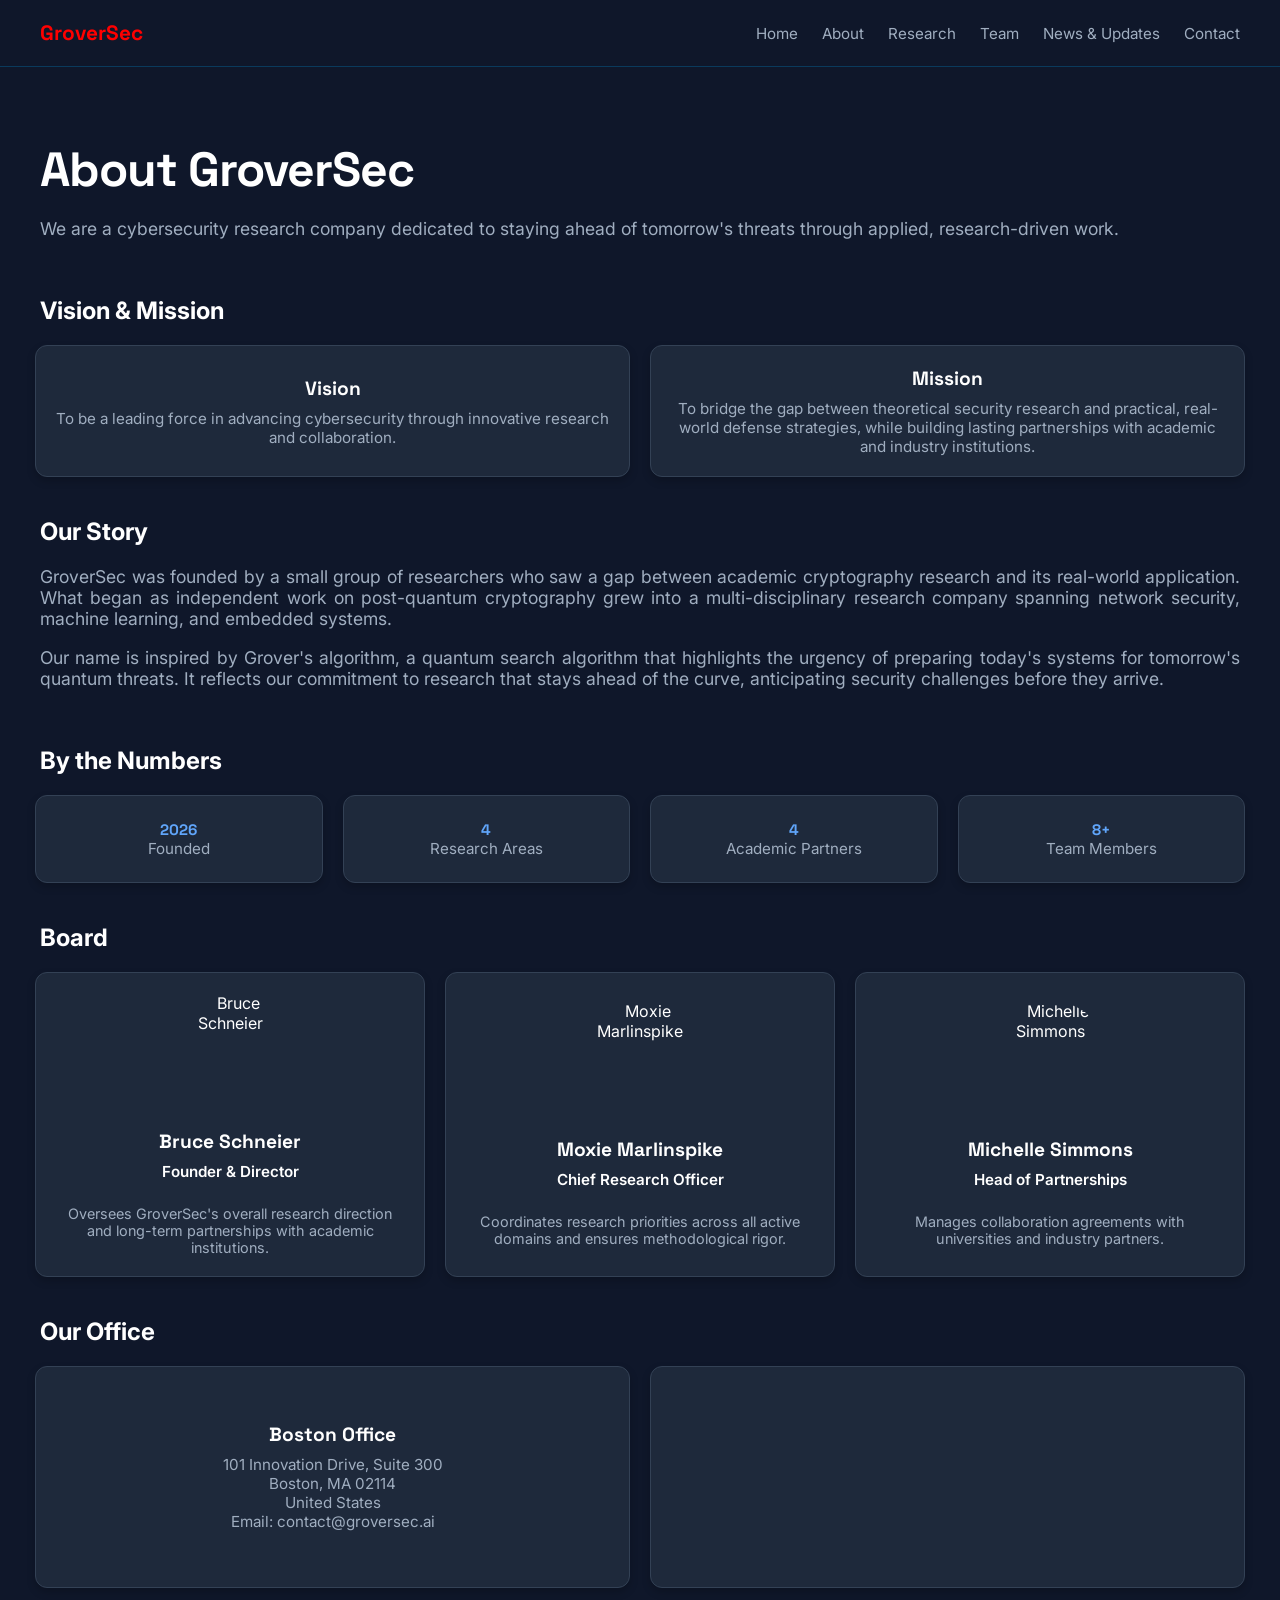
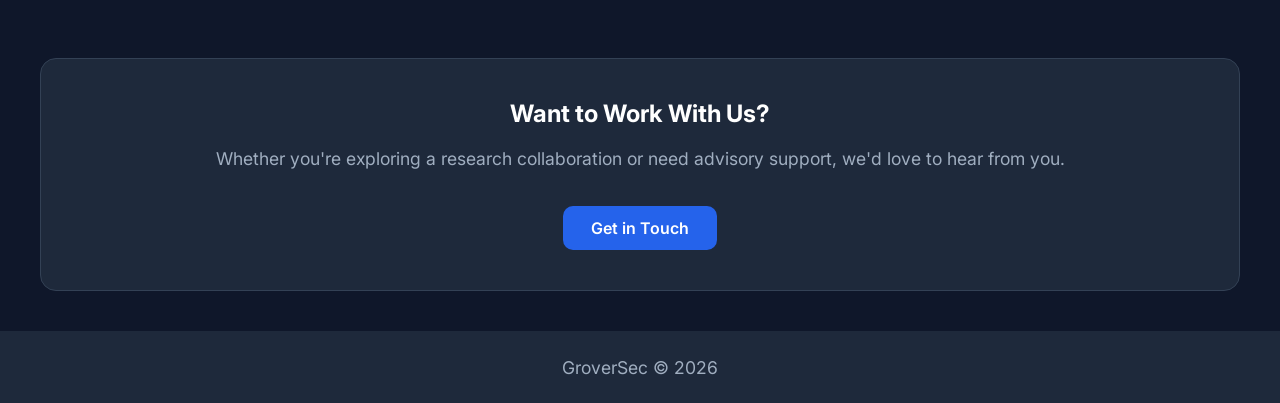
==== commit 262c3b20: "semoga fix" ====
--- a/about.html
+++ b/about.html
@@ -75,6 +75,8 @@
                         </div>
                     </div>
 
+                    <br>
+
                     <h2>Board</h2>
                     <div class="row people">
                         <div class="card person-card">
@@ -96,6 +98,8 @@
                             <p style="text-align: center;" class="bio">Manages collaboration agreements with universities and industry partners.</p>
                         </div>
                     </div>
+
+                    <br>
 
                     <h2>Our Office</h2>
                     <div class="row two-col">
